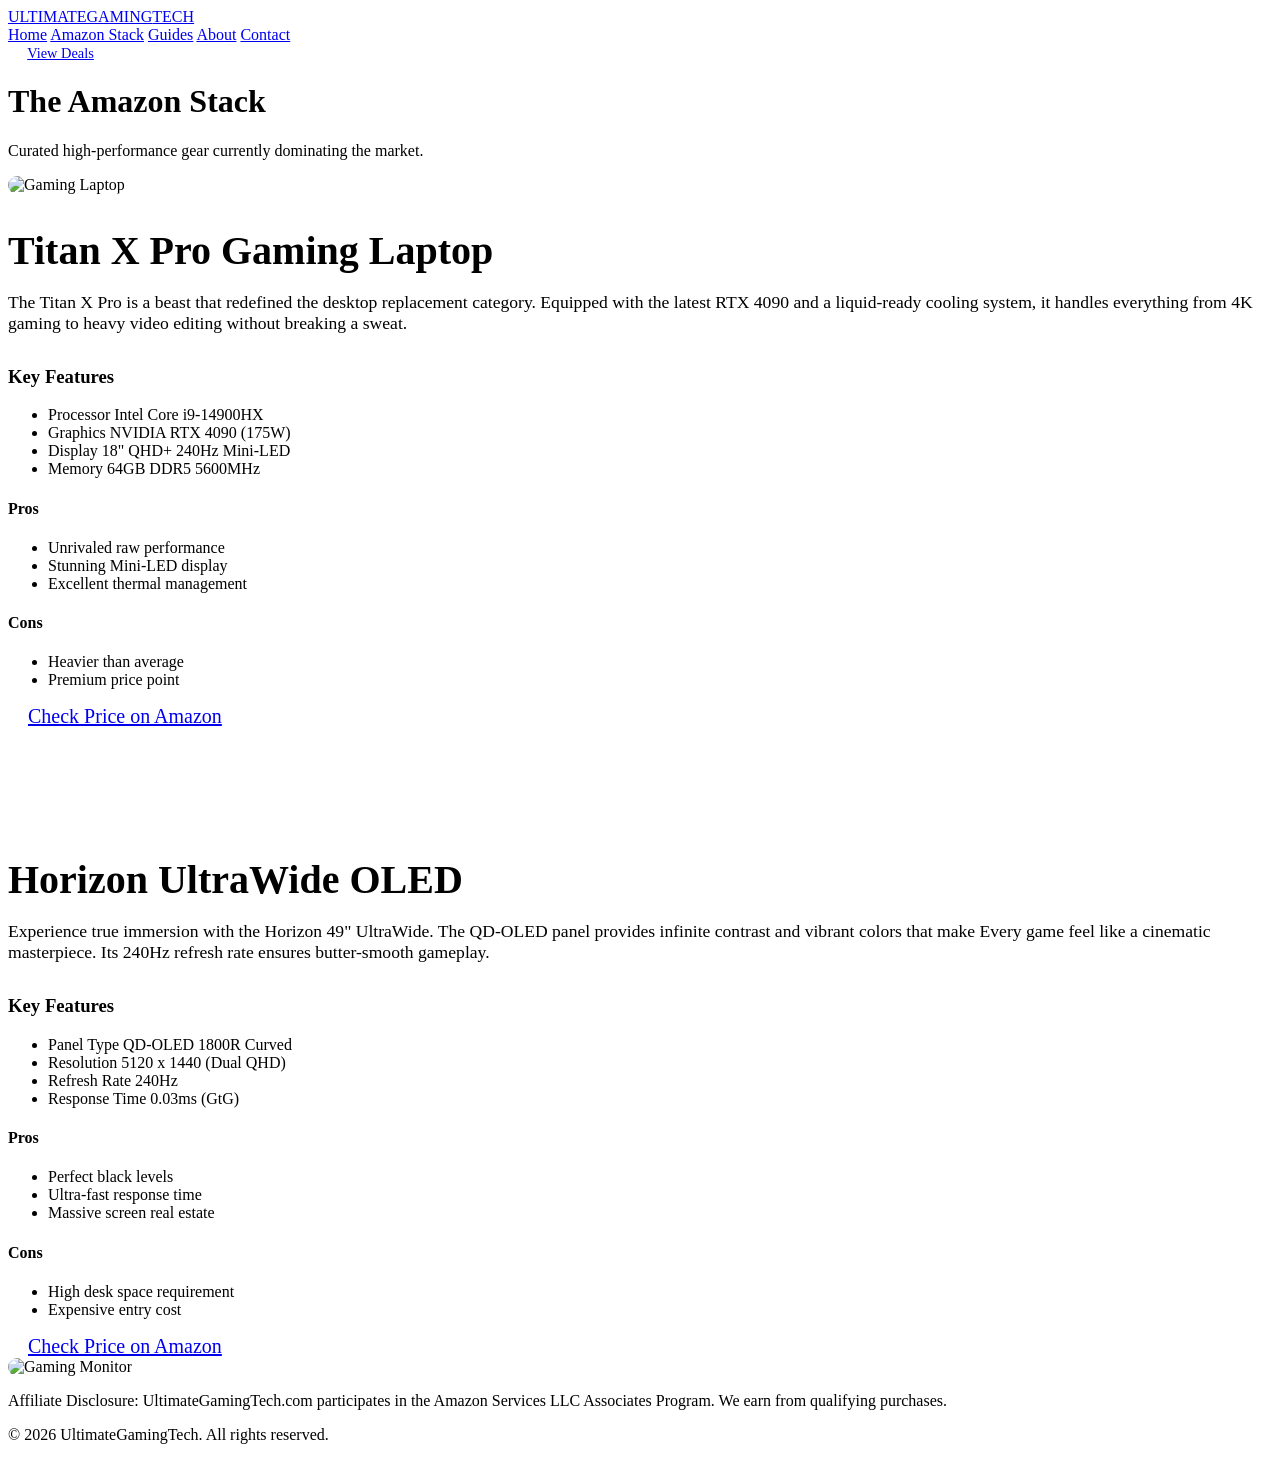
==== amazon-stack.html @ 17749800 "Add files via upload" ====
<!DOCTYPE html>
<html lang="en">
<head>
    <meta charset="UTF-8">
    <meta name="viewport" content="width=device-width, initial-scale=1.0">
    <title>Amazon Stack | Recommended Gaming Gear - UltimateGamingTech</title>
    <link rel="stylesheet" href="css/style.css">
</head>
<body>

    <nav>
        <div class="container nav-content">
            <a href="index.html" class="logo">ULTIMATEGAMING<span>TECH</span></a>
            <div class="nav-links">
                <a href="index.html">Home</a>
                <a href="amazon-stack.html" class="active">Amazon Stack</a>
                <a href="guides.html">Guides</a>
                <a href="about.html">About</a>
                <a href="contact.html">Contact</a>
            </div>
            <a href="amazon-stack.html" class="cta-button" style="padding: 0.6rem 1.2rem; font-size: 0.9rem;">View Deals</a>
        </div>
    </nav>

    <div class="amazon-stack">
        <div class="container">
            <div class="section-title">
                <h1>The Amazon Stack</h1>
                <p>Curated high-performance gear currently dominating the market.</p>
            </div>

            <!-- Product 1: Laptop -->
            <div id="laptop" class="product-full">
                <div class="product-visual">
                    <img src="assets/images/laptop.png" alt="Gaming Laptop" style="width: 100%; border-radius: 24px; border: 1px solid var(--border);">
                </div>
                <div class="product-details">
                    <h2 style="font-size: 2.5rem; margin-bottom: 1rem;">Titan X Pro Gaming Laptop</h2>
                    <p style="font-size: 1.1rem; color: var(--text-muted); margin-bottom: 2rem;">
                        The Titan X Pro is a beast that redefined the desktop replacement category. Equipped with the latest RTX 4090 and a liquid-ready cooling system, it handles everything from 4K gaming to heavy video editing without breaking a sweat.
                    </p>
                    
                    <h3>Key Features</h3>
                    <ul class="product-specs">
                        <li><span>Processor</span> <span>Intel Core i9-14900HX</span></li>
                        <li><span>Graphics</span> <span>NVIDIA RTX 4090 (175W)</span></li>
                        <li><span>Display</span> <span>18" QHD+ 240Hz Mini-LED</span></li>
                        <li><span>Memory</span> <span>64GB DDR5 5600MHz</span></li>
                    </ul>

                    <div class="pros-cons">
                        <div class="pros">
                            <h4>Pros</h4>
                            <ul>
                                <li>Unrivaled raw performance</li>
                                <li>Stunning Mini-LED display</li>
                                <li>Excellent thermal management</li>
                            </ul>
                        </div>
                        <div class="cons">
                            <h4>Cons</h4>
                            <ul>
                                <li>Heavier than average</li>
                                <li>Premium price point</li>
                            </ul>
                        </div>
                    </div>

                    <a href="#" class="cta-button" style="width: 100%; justify-content: center; font-size: 1.25rem; padding: 1.25rem;">Check Price on Amazon</a>
                </div>
            </div>

            <hr style="border: 0; border-top: 1px solid var(--border); margin: 4rem 0;">

            <!-- Product 2: Monitor -->
            <div id="monitor" class="product-full">
                <div class="product-details">
                    <h2 style="font-size: 2.5rem; margin-bottom: 1rem;">Horizon UltraWide OLED</h2>
                    <p style="font-size: 1.1rem; color: var(--text-muted); margin-bottom: 2rem;">
                        Experience true immersion with the Horizon 49" UltraWide. The QD-OLED panel provides infinite contrast and vibrant colors that make Every game feel like a cinematic masterpiece. Its 240Hz refresh rate ensures butter-smooth gameplay.
                    </p>
                    
                    <h3>Key Features</h3>
                    <ul class="product-specs">
                        <li><span>Panel Type</span> <span>QD-OLED 1800R Curved</span></li>
                        <li><span>Resolution</span> <span>5120 x 1440 (Dual QHD)</span></li>
                        <li><span>Refresh Rate</span> <span>240Hz</span></li>
                        <li><span>Response Time</span> <span>0.03ms (GtG)</span></li>
                    </ul>

                    <div class="pros-cons">
                        <div class="pros">
                            <h4>Pros</h4>
                            <ul>
                                <li>Perfect black levels</li>
                                <li>Ultra-fast response time</li>
                                <li>Massive screen real estate</li>
                            </ul>
                        </div>
                        <div class="cons">
                            <h4>Cons</h4>
                            <ul>
                                <li>High desk space requirement</li>
                                <li>Expensive entry cost</li>
                            </ul>
                        </div>
                    </div>

                    <a href="#" class="cta-button" style="width: 100%; justify-content: center; font-size: 1.25rem; padding: 1.25rem;">Check Price on Amazon</a>
                </div>
                <div class="product-visual" style="order: -1;">
                    <img src="assets/images/monitor.png" alt="Gaming Monitor" style="width: 100%; border-radius: 24px; border: 1px solid var(--border);">
                </div>
            </div>

        </div>
    </div>

    <footer>
        <div class="container">
            <div class="affiliate-disclosure">
                <p>Affiliate Disclosure: UltimateGamingTech.com participates in the Amazon Services LLC Associates Program. We earn from qualifying purchases.</p>
                <p style="margin-top: 1rem;">&copy; 2026 UltimateGamingTech. All rights reserved.</p>
            </div>
        </div>
    </footer>

    <script src="js/main.js"></script>
</body>
</html>
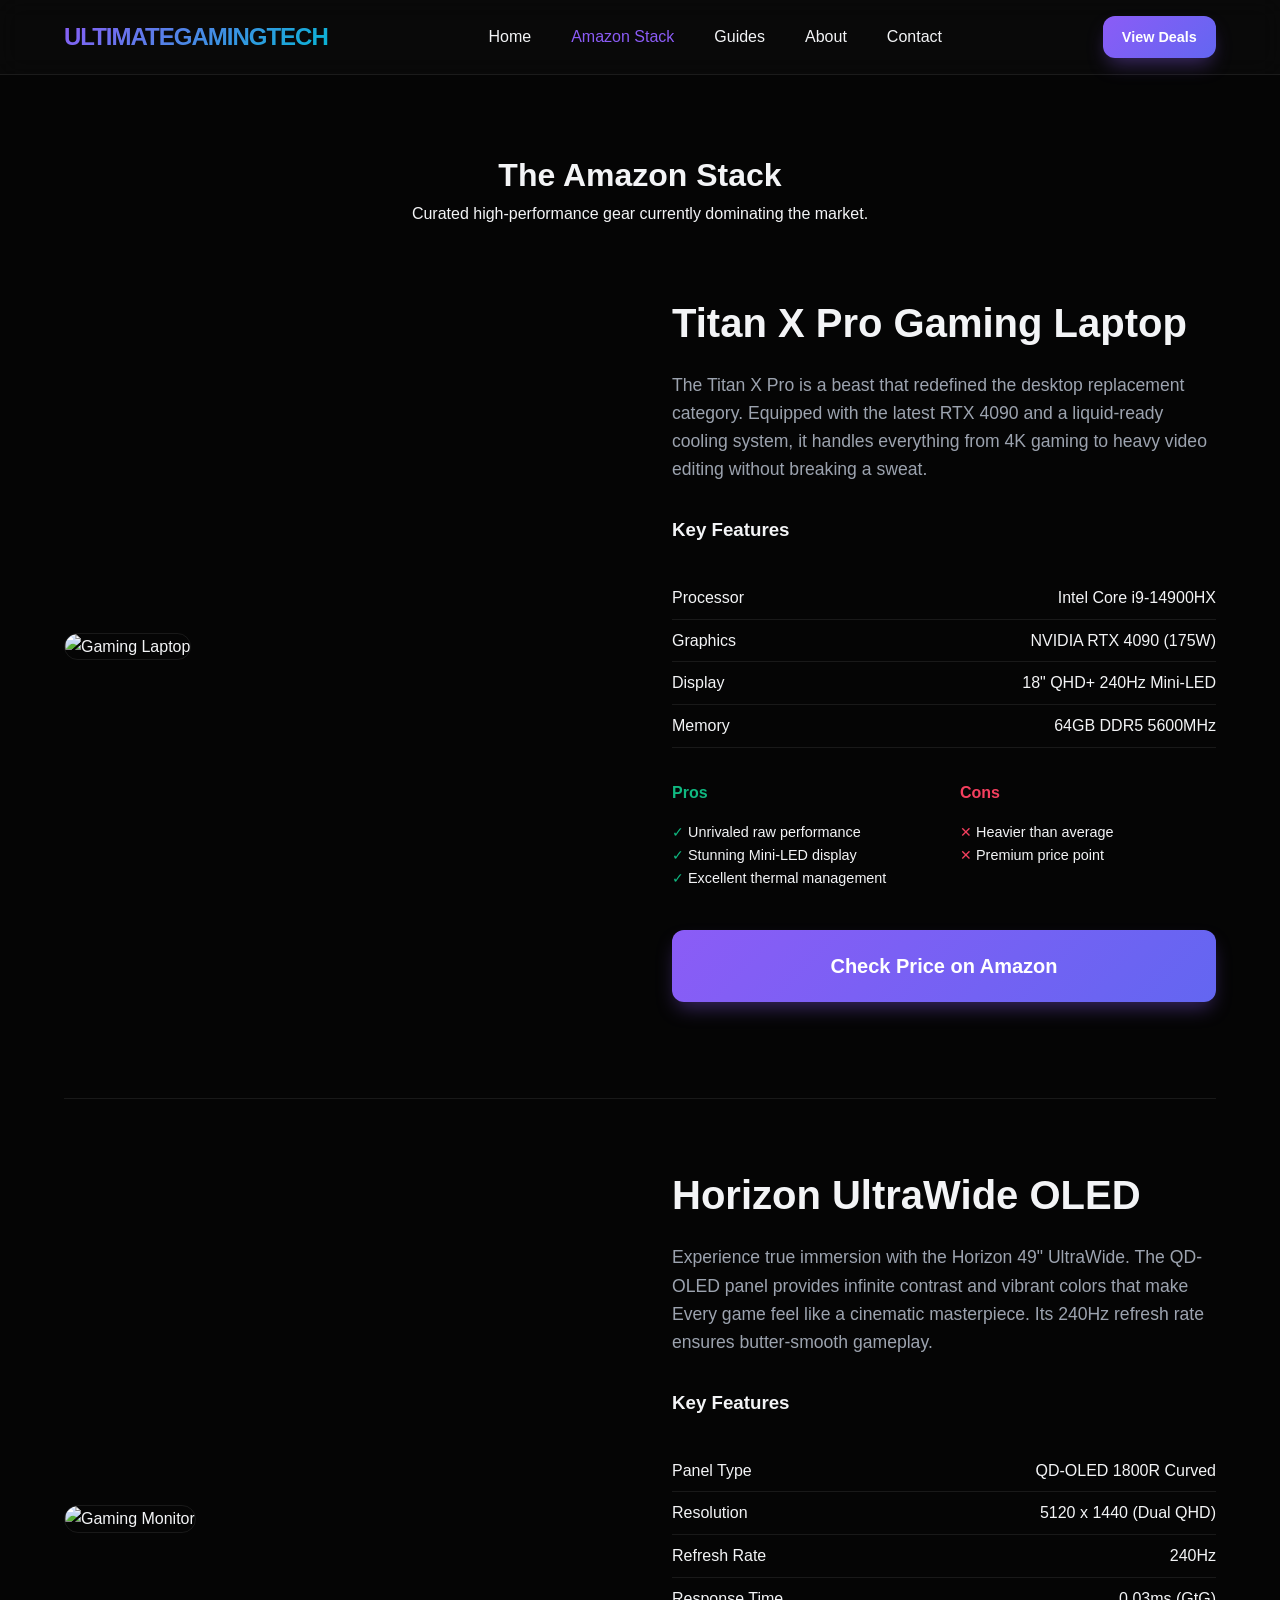
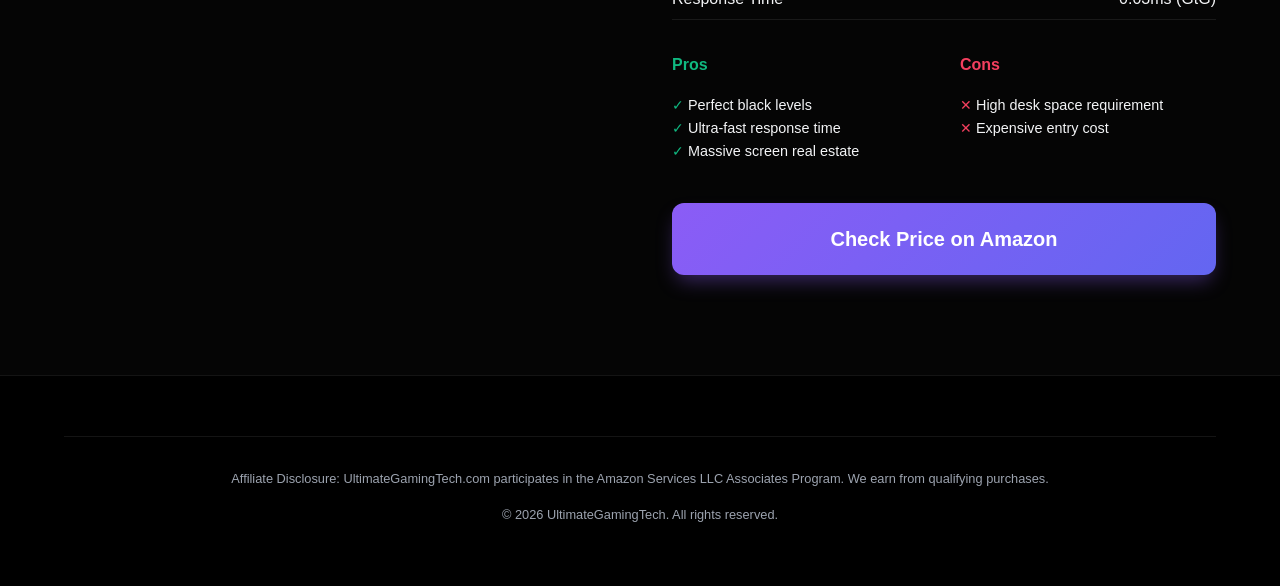
==== commit 169f811b: "Update amazon-stack.html" ====
--- a/amazon-stack.html
+++ b/amazon-stack.html
@@ -4,7 +4,7 @@
     <meta charset="UTF-8">
     <meta name="viewport" content="width=device-width, initial-scale=1.0">
     <title>Amazon Stack | Recommended Gaming Gear - UltimateGamingTech</title>
-    <link rel="stylesheet" href="css/style.css">
+    <link rel="stylesheet" href="style.css">
 </head>
 <body>
 
--- a/style.css
+++ b/style.css
@@ -0,0 +1,413 @@
+:root {
+    --bg: #050505;
+    --bg-card: #111111;
+    --bg-nav: rgba(10, 10, 10, 0.8);
+    --primary: #8b5cf6;
+    --primary-glow: rgba(139, 92, 246, 0.3);
+    --secondary: #06b6d4;
+    --secondary-glow: rgba(6, 182, 212, 0.3);
+    --text: #f3f4f6;
+    --text-muted: #9ca3af;
+    --accent: #f472b6;
+    --glass: rgba(255, 255, 255, 0.03);
+    --border: rgba(255, 255, 255, 0.08);
+    --transition: all 0.3s cubic-bezier(0.4, 0, 0.2, 1);
+}
+
+@import url('https://fonts.googleapis.com/css2?family=Inter:wght@300;400;600;700;800&family=Outfit:wght@400;600;800&display=swap');
+
+* {
+    margin: 0;
+    padding: 0;
+    box-sizing: border-box;
+    scroll-behavior: smooth;
+}
+
+body {
+    background-color: var(--bg);
+    color: var(--text);
+    font-family: 'Inter', sans-serif;
+    line-height: 1.6;
+    overflow-x: hidden;
+}
+
+h1, h2, h3, .logo {
+    font-family: 'Outfit', sans-serif;
+    font-weight: 800;
+}
+
+a {
+    text-decoration: none;
+    color: inherit;
+    transition: var(--transition);
+}
+
+button, .cta-button {
+    cursor: pointer;
+    border: none;
+    outline: none;
+    font-family: 'Inter', sans-serif;
+    font-weight: 600;
+    transition: var(--transition);
+}
+
+/* Layout */
+.container {
+    max-width: 1200px;
+    margin: 0 auto;
+    padding: 0 1.5rem;
+}
+
+section {
+    padding: 100px 0;
+}
+
+/* Navbar */
+nav {
+    position: fixed;
+    top: 0;
+    width: 100%;
+    z-index: 1000;
+    background: var(--bg-nav);
+    backdrop-filter: blur(12px);
+    border-bottom: 1px solid var(--border);
+    padding: 1rem 0;
+}
+
+.nav-content {
+    display: flex;
+    justify-content: space-between;
+    align-items: center;
+}
+
+.logo {
+    font-size: 1.5rem;
+    background: linear-gradient(135deg, var(--primary), var(--secondary));
+    -webkit-background-clip: text;
+    -webkit-text-fill-color: transparent;
+    letter-spacing: -1px;
+}
+
+.nav-links {
+    display: flex;
+    gap: 2.5rem;
+}
+
+.nav-links a:hover {
+    color: var(--secondary);
+}
+
+.nav-links a.active {
+    color: var(--primary);
+}
+
+/* Hero Section */
+.hero {
+    min-height: 100vh;
+    display: flex;
+    align-items: center;
+    position: relative;
+    padding-top: 120px;
+    background: radial-gradient(circle at 80% 20%, var(--primary-glow) 0%, transparent 40%),
+                radial-gradient(circle at 20% 80%, var(--secondary-glow) 0%, transparent 40%);
+}
+
+.hero-grid {
+    display: grid;
+    grid-template-columns: 1.2fr 1fr;
+    gap: 4rem;
+    align-items: center;
+}
+
+.hero-title {
+    font-size: 4rem;
+    line-height: 1.1;
+    margin-bottom: 1.5rem;
+}
+
+.hero-title span {
+    display: block;
+    background: linear-gradient(90deg, var(--primary), var(--secondary));
+    -webkit-background-clip: text;
+    -webkit-text-fill-color: transparent;
+}
+
+.hero-desc {
+    font-size: 1.25rem;
+    color: var(--text-muted);
+    margin-bottom: 2.5rem;
+    max-width: 500px;
+}
+
+.hero-image {
+    position: relative;
+    border-radius: 24px;
+    overflow: hidden;
+    box-shadow: 0 0 50px rgba(139, 92, 246, 0.2);
+    border: 1px solid var(--border);
+}
+
+.hero-image img {
+    width: 100%;
+    display: block;
+    transform: scale(1.05);
+    transition: transform 0.5s ease;
+}
+
+.hero-image:hover img {
+    transform: scale(1);
+}
+
+/* UI Elements */
+.cta-button {
+    display: inline-flex;
+    align-items: center;
+    gap: 0.5rem;
+    padding: 1rem 2rem;
+    border-radius: 12px;
+    background: linear-gradient(135deg, var(--primary), #6366f1);
+    color: white;
+    font-size: 1.1rem;
+    box-shadow: 0 10px 20px -5px rgba(139, 92, 246, 0.4);
+}
+
+.cta-button:hover {
+    transform: translateY(-3px);
+    box-shadow: 0 15px 30px -5px rgba(139, 92, 246, 0.6);
+}
+
+.cta-button.secondary {
+    background: var(--glass);
+    border: 1px solid var(--border);
+    box-shadow: none;
+}
+
+.cta-button.secondary:hover {
+    background: var(--border);
+}
+
+/* Feature Cards */
+.section-title {
+    text-align: center;
+    margin-bottom: 4rem;
+}
+
+.section-title h2 {
+    font-size: 2.5rem;
+    margin-bottom: 1rem;
+}
+
+.grid-3 {
+    display: grid;
+    grid-template-columns: repeat(auto-fit, minmax(300px, 1fr));
+    gap: 2rem;
+}
+
+.product-card {
+    background: var(--bg-card);
+    border: 1px solid var(--border);
+    border-radius: 20px;
+    padding: 1.5rem;
+    transition: var(--transition);
+    position: relative;
+    overflow: hidden;
+}
+
+.product-card:hover {
+    border-color: var(--primary);
+    transform: translateY(-10px);
+}
+
+.product-img {
+    width: 100%;
+    height: 200px;
+    border-radius: 12px;
+    object-fit: cover;
+    margin-bottom: 1.5rem;
+}
+
+.product-tag {
+    position: absolute;
+    top: 1.5rem;
+    right: 1.5rem;
+    padding: 0.25rem 0.75rem;
+    background: var(--primary);
+    border-radius: 99px;
+    font-size: 0.75rem;
+    font-weight: 600;
+}
+
+.product-info h3 {
+    margin-bottom: 0.5rem;
+}
+
+.product-info p {
+    color: var(--text-muted);
+    font-size: 0.9rem;
+    margin-bottom: 1.5rem;
+}
+
+/* Amazon Stack Page */
+.amazon-stack {
+    padding-top: 150px;
+}
+
+.product-full {
+    display: grid;
+    grid-template-columns: 1fr 1fr;
+    gap: 4rem;
+    margin-bottom: 6rem;
+    align-items: center;
+}
+
+.product-specs {
+    margin: 2rem 0;
+    list-style: none;
+}
+
+.product-specs li {
+    padding: 0.5rem 0;
+    border-bottom: 1px solid var(--border);
+    display: flex;
+    justify-content: space-between;
+}
+
+.pros-cons {
+    display: grid;
+    grid-template-columns: 1fr 1fr;
+    gap: 2rem;
+    margin-bottom: 2.5rem;
+}
+
+.pros h4 { color: #10b981; margin-bottom: 1rem; }
+.cons h4 { color: #f43f5e; margin-bottom: 1rem; }
+
+.pros ul, .cons ul {
+    list-style: none;
+    font-size: 0.9rem;
+}
+
+.pros li::before { content: "✓ "; color: #10b981; }
+.cons li::before { content: "✕ "; color: #f43f5e; }
+
+/* Contact Form */
+.contact-container {
+    max-width: 800px;
+    margin: 0 auto;
+    background: var(--bg-card);
+    border: 1px solid var(--border);
+    padding: 3rem;
+    border-radius: 24px;
+}
+
+.form-group {
+    margin-bottom: 1.5rem;
+}
+
+.form-group label {
+    display: block;
+    margin-bottom: 0.5rem;
+    color: var(--text-muted);
+}
+
+input, textarea {
+    width: 100%;
+    padding: 1rem;
+    background: var(--glass);
+    border: 1px solid var(--border);
+    border-radius: 12px;
+    color: white;
+    font-family: inherit;
+    transition: var(--transition);
+}
+
+input:focus, textarea:focus {
+    border-color: var(--primary);
+    background: rgba(255, 255, 255, 0.05);
+}
+
+/* Footer */
+footer {
+    background: #000;
+    padding: 60px 0;
+    border-top: 1px solid var(--border);
+    margin-top: 100px;
+}
+
+.footer-grid {
+    display: grid;
+    grid-template-columns: 2fr 1fr 1fr 1fr;
+    gap: 4rem;
+    margin-bottom: 4rem;
+}
+
+.footer-logo {
+    font-size: 2rem;
+    margin-bottom: 1rem;
+}
+
+.footer-links h4 {
+    margin-bottom: 1.5rem;
+    color: var(--text);
+}
+
+.footer-links ul {
+    list-style: none;
+}
+
+.footer-links li {
+    margin-bottom: 0.75rem;
+}
+
+.footer-links a {
+    color: var(--text-muted);
+}
+
+.footer-links a:hover {
+    color: var(--primary);
+}
+
+.newsletter-form {
+    display: flex;
+    gap: 1rem;
+    margin-top: 1.5rem;
+}
+
+.newsletter-form input {
+    flex: 1;
+}
+
+.affiliate-disclosure {
+    font-size: 0.8rem;
+    color: var(--text-muted);
+    text-align: center;
+    border-top: 1px solid var(--border);
+    padding-top: 2rem;
+}
+
+/* Responsive */
+@media (max-width: 968px) {
+    .hero-grid, .hero-title {
+        grid-template-columns: 1fr;
+        text-align: center;
+        font-size: 3rem;
+    }
+    .hero-desc {
+        margin: 0 auto 2.5rem;
+    }
+    .product-full {
+        grid-template-columns: 1fr;
+    }
+    .footer-grid {
+        grid-template-columns: 1fr 1fr;
+    }
+}
+
+@media (max-width: 640px) {
+    .nav-links {
+        display: none;
+    }
+    .footer-grid {
+        grid-template-columns: 1fr;
+    }
+}
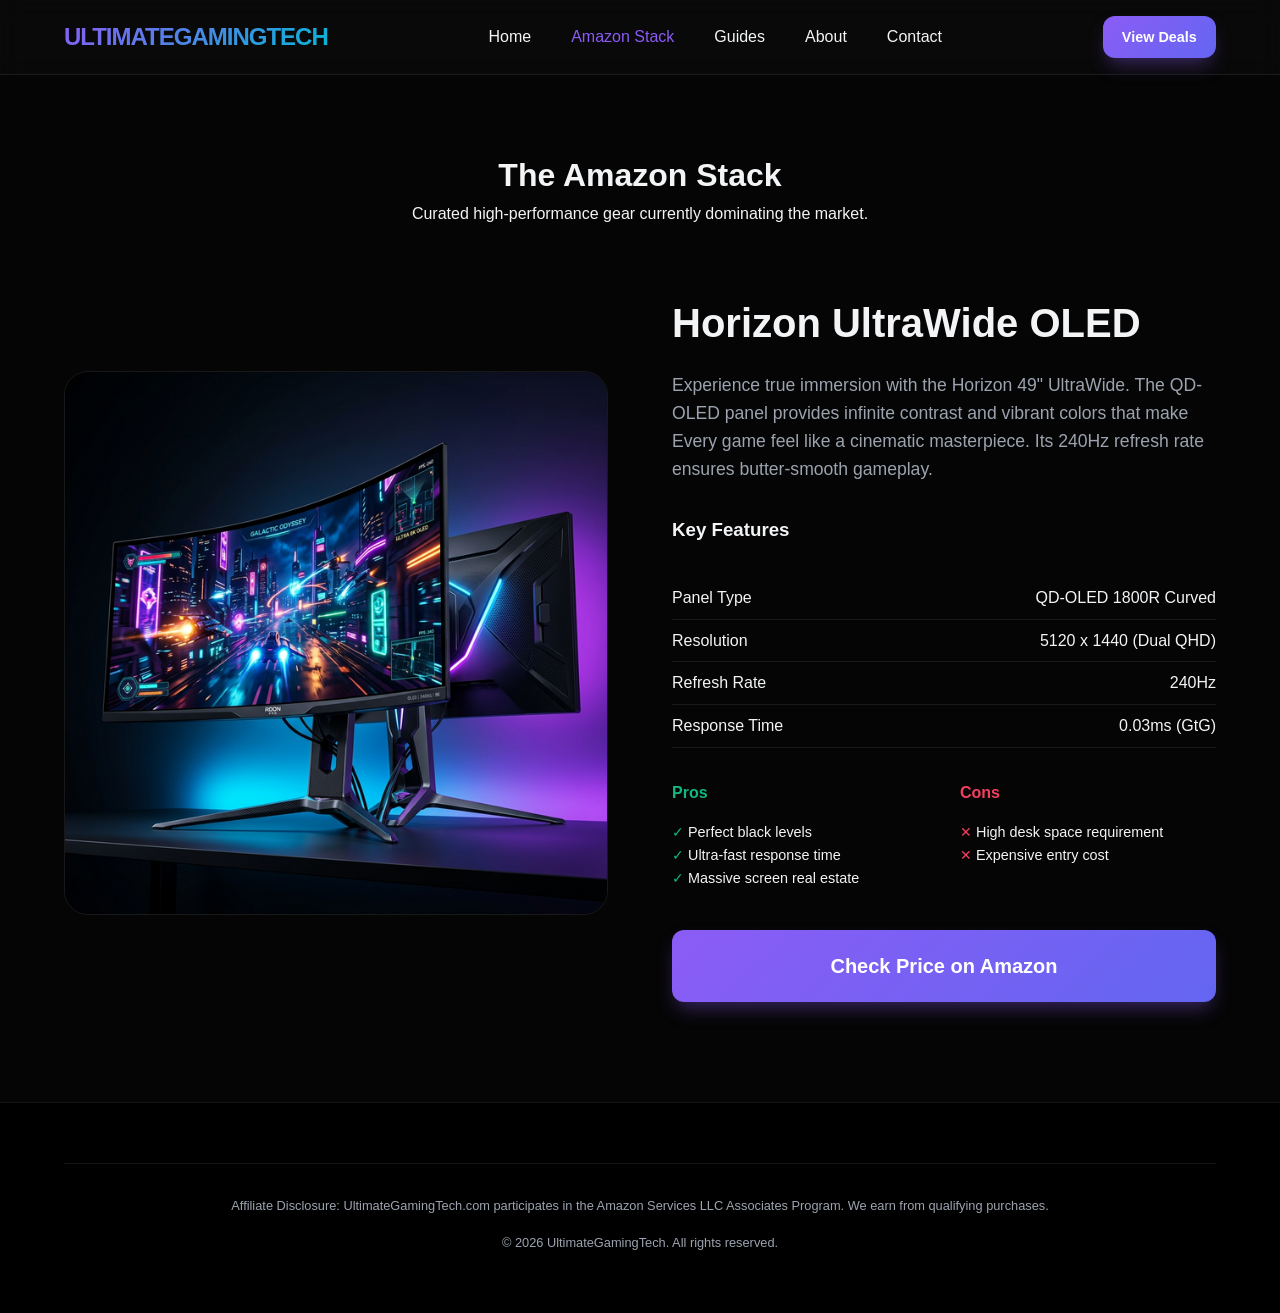
==== commit fe06f407: "Update amazon-stack.html" ====
--- a/amazon-stack.html
+++ b/amazon-stack.html
@@ -29,10 +29,10 @@
                 <p>Curated high-performance gear currently dominating the market.</p>
             </div>
 
-            <!-- Product 1: Laptop -->
+            <!-- Product 1: Laptop --
             <div id="laptop" class="product-full">
                 <div class="product-visual">
-                    <img src="assets/images/laptop.png" alt="Gaming Laptop" style="width: 100%; border-radius: 24px; border: 1px solid var(--border);">
+                    <img src="laptop.png" alt="Gaming Laptop" style="width: 100%; border-radius: 24px; border: 1px solid var(--border);">
                 </div>
                 <div class="product-details">
                     <h2 style="font-size: 2.5rem; margin-bottom: 1rem;">Titan X Pro Gaming Laptop</h2>
@@ -109,7 +109,7 @@
                     <a href="#" class="cta-button" style="width: 100%; justify-content: center; font-size: 1.25rem; padding: 1.25rem;">Check Price on Amazon</a>
                 </div>
                 <div class="product-visual" style="order: -1;">
-                    <img src="assets/images/monitor.png" alt="Gaming Monitor" style="width: 100%; border-radius: 24px; border: 1px solid var(--border);">
+                    <img src="monitor.png" alt="Gaming Monitor" style="width: 100%; border-radius: 24px; border: 1px solid var(--border);">
                 </div>
             </div>
 
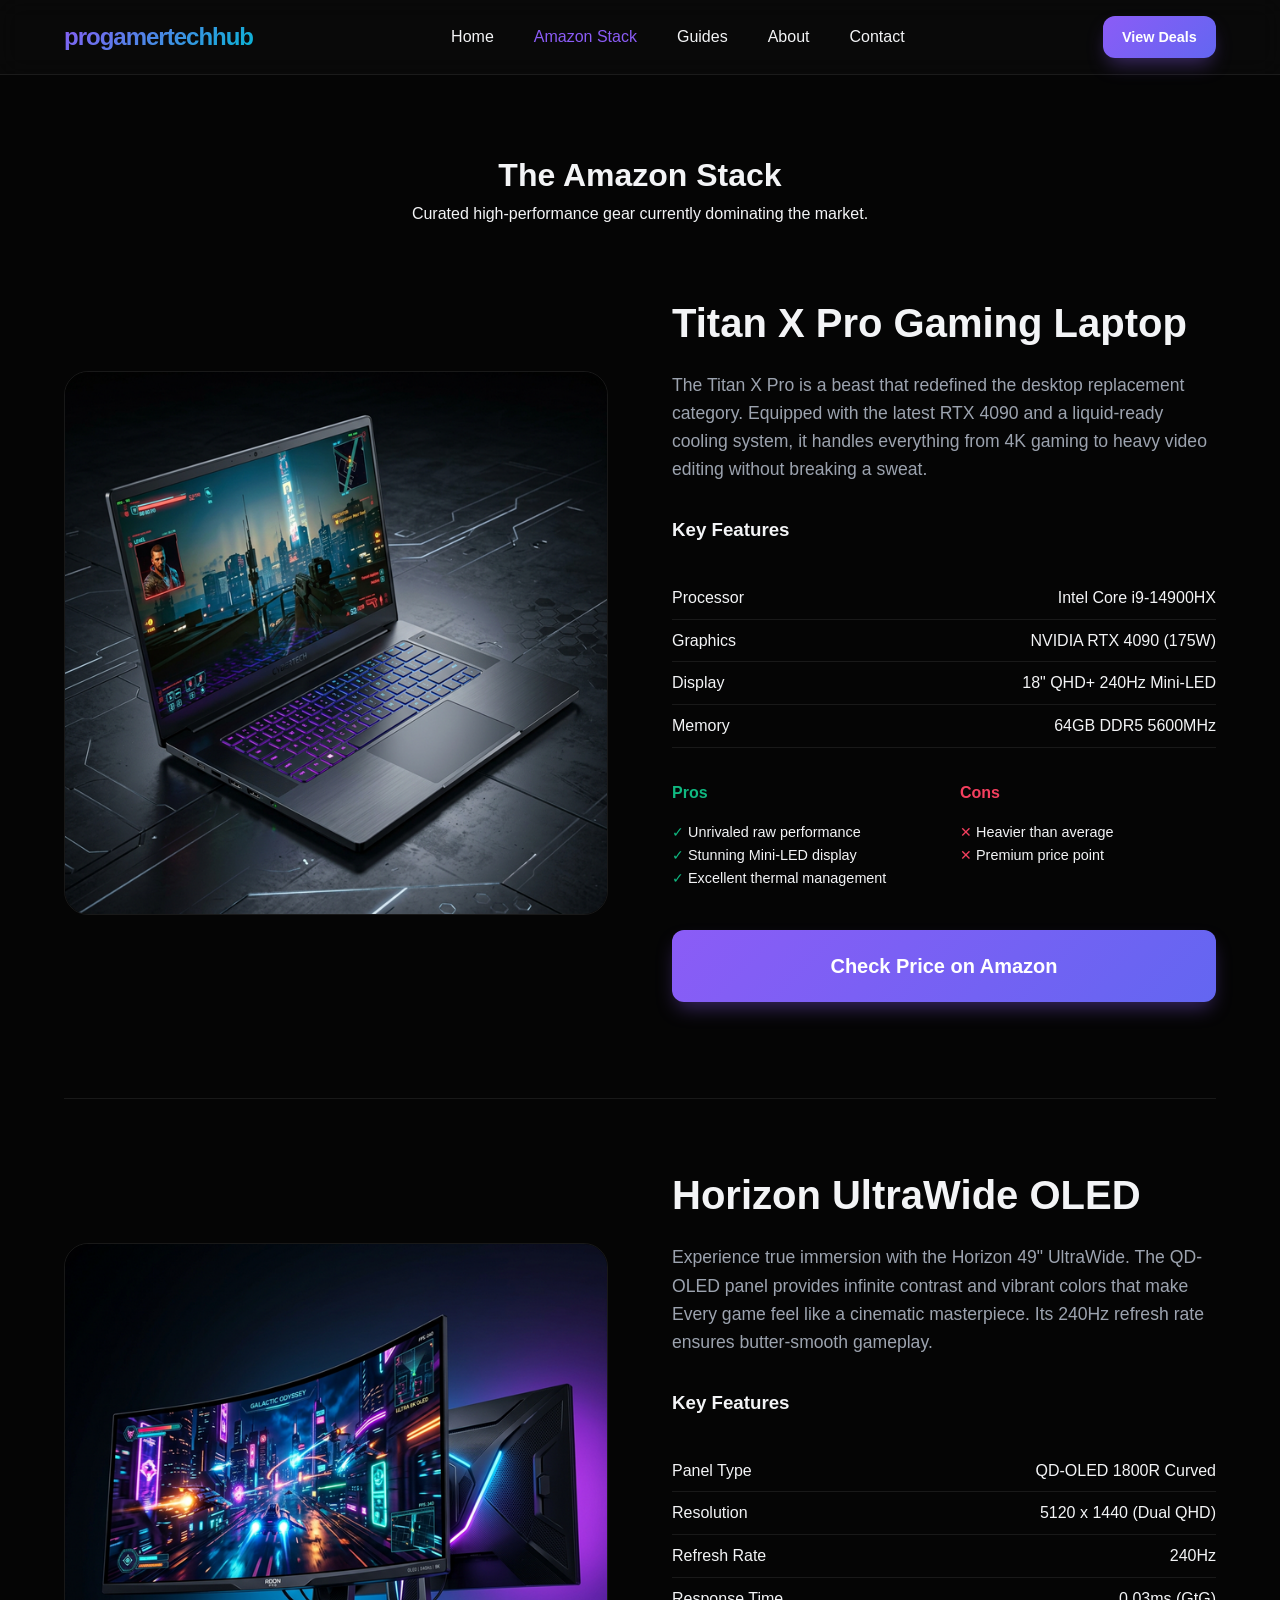
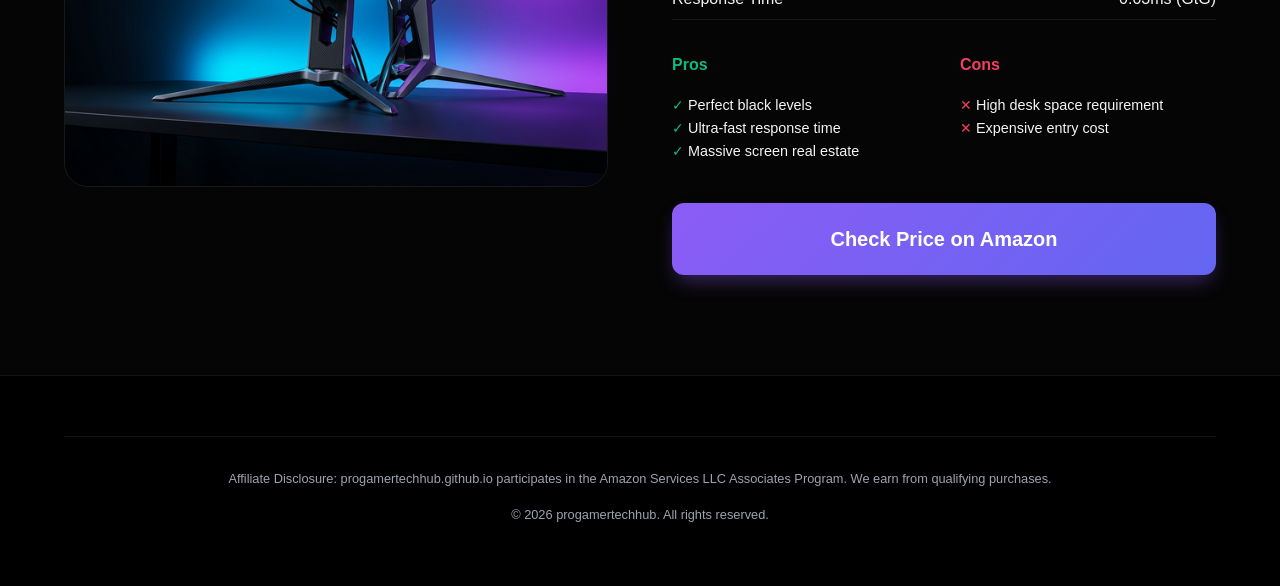
==== commit 58fb66a2: "Update amazon-stack.html" ====
--- a/amazon-stack.html
+++ b/amazon-stack.html
@@ -3,14 +3,14 @@
 <head>
     <meta charset="UTF-8">
     <meta name="viewport" content="width=device-width, initial-scale=1.0">
-    <title>Amazon Stack | Recommended Gaming Gear - UltimateGamingTech</title>
+    <title>Amazon Stack | Recommended Gaming Gear - progamertechhub</title>
     <link rel="stylesheet" href="style.css">
 </head>
 <body>
 
     <nav>
         <div class="container nav-content">
-            <a href="index.html" class="logo">ULTIMATEGAMING<span>TECH</span></a>
+            <a href="index.html" class="logo">progamertechhub<span></span></a>
             <div class="nav-links">
                 <a href="index.html">Home</a>
                 <a href="amazon-stack.html" class="active">Amazon Stack</a>
@@ -29,7 +29,7 @@
                 <p>Curated high-performance gear currently dominating the market.</p>
             </div>
 
-            <!-- Product 1: Laptop --
+            <!-- Product 1: Laptop -->
             <div id="laptop" class="product-full">
                 <div class="product-visual">
                     <img src="laptop.png" alt="Gaming Laptop" style="width: 100%; border-radius: 24px; border: 1px solid var(--border);">
@@ -66,7 +66,9 @@
                         </div>
                     </div>
 
-                    <a href="#" class="cta-button" style="width: 100%; justify-content: center; font-size: 1.25rem; padding: 1.25rem;">Check Price on Amazon</a>
+<a href="https://amzn.to/4sus3ZB" target="_blank" class="cta-button" style="width: 100%; justify-content: center; font-size: 1.25rem; padding: 1.25rem;">
+    Check Price on Amazon
+</a>
                 </div>
             </div>
 
@@ -119,8 +121,8 @@
     <footer>
         <div class="container">
             <div class="affiliate-disclosure">
-                <p>Affiliate Disclosure: UltimateGamingTech.com participates in the Amazon Services LLC Associates Program. We earn from qualifying purchases.</p>
-                <p style="margin-top: 1rem;">&copy; 2026 UltimateGamingTech. All rights reserved.</p>
+                <p>Affiliate Disclosure: progamertechhub.github.io participates in the Amazon Services LLC Associates Program. We earn from qualifying purchases.</p>
+                <p style="margin-top: 1rem;">&copy; 2026 progamertechhub. All rights reserved.</p>
             </div>
         </div>
     </footer>
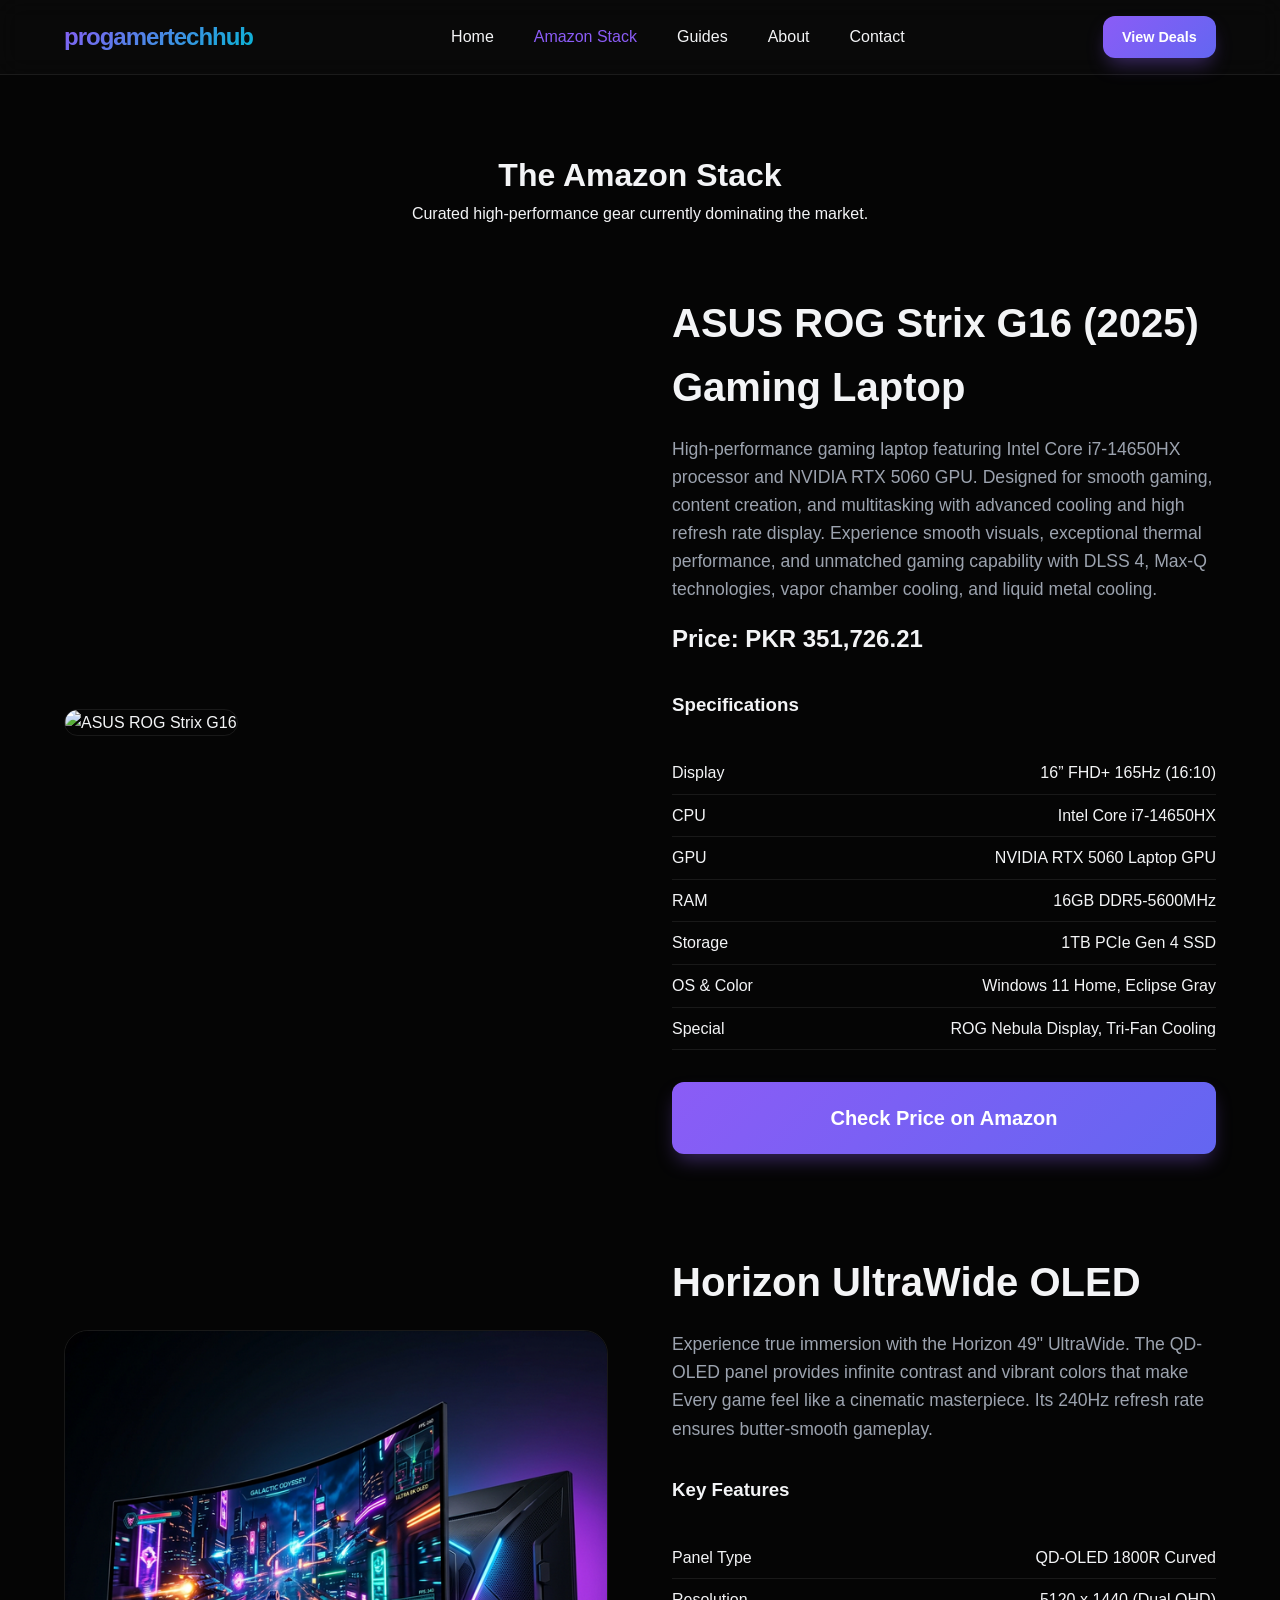
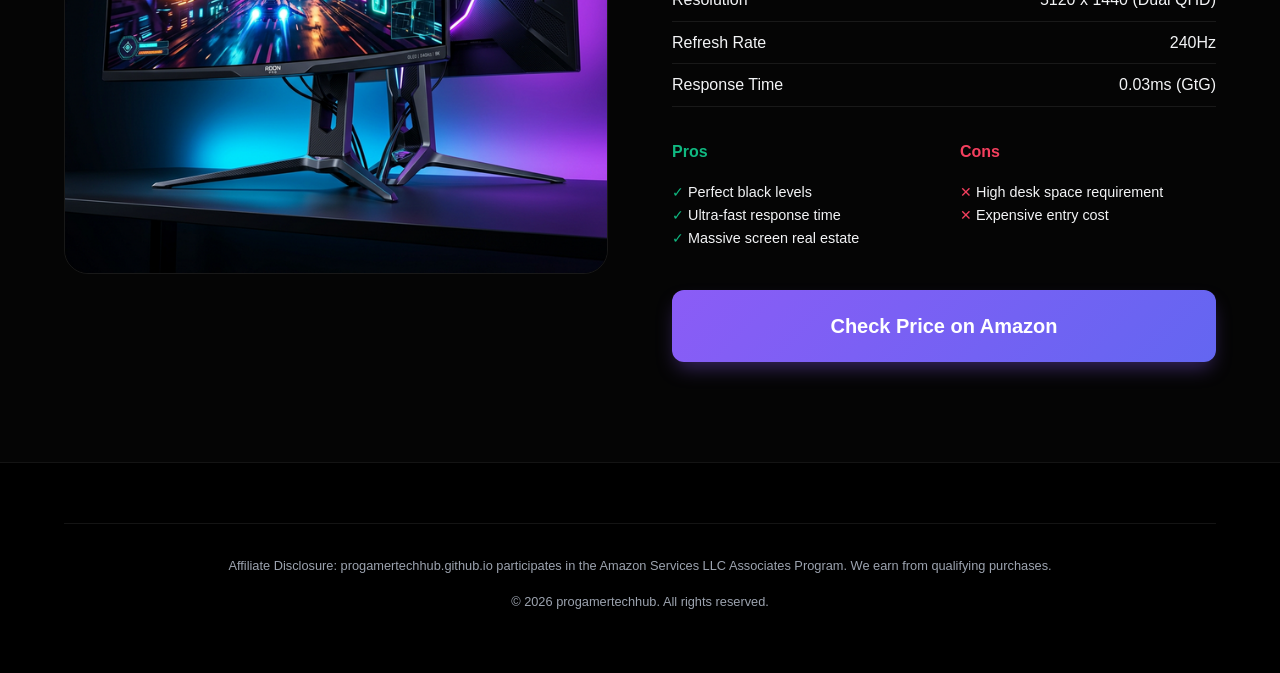
==== commit eb7ecc02: "Update amazon-stack.html" ====
--- a/amazon-stack.html
+++ b/amazon-stack.html
@@ -28,51 +28,34 @@
                 <h1>The Amazon Stack</h1>
                 <p>Curated high-performance gear currently dominating the market.</p>
             </div>
-
-            <!-- Product 1: Laptop -->
-            <div id="laptop" class="product-full">
+          
+            <!-- Product 1: ASUS ROG Strix G16 -->
+            <div id="asus-rog-strix-g16" class="product-full">
                 <div class="product-visual">
-                    <img src="laptop.png" alt="Gaming Laptop" style="width: 100%; border-radius: 24px; border: 1px solid var(--border);">
+                    <img src="assets/images/laptop.png" alt="ASUS ROG Strix G16" style="width: 100%; border-radius: 24px; border: 1px solid var(--border);">
                 </div>
                 <div class="product-details">
-                    <h2 style="font-size: 2.5rem; margin-bottom: 1rem;">Titan X Pro Gaming Laptop</h2>
-                    <p style="font-size: 1.1rem; color: var(--text-muted); margin-bottom: 2rem;">
-                        The Titan X Pro is a beast that redefined the desktop replacement category. Equipped with the latest RTX 4090 and a liquid-ready cooling system, it handles everything from 4K gaming to heavy video editing without breaking a sweat.
+                    <h2 style="font-size: 2.5rem; margin-bottom: 1rem;">ASUS ROG Strix G16 (2025) Gaming Laptop</h2>
+                    <p style="font-size: 1.1rem; color: var(--text-muted); margin-bottom: 1rem;">
+                        High-performance gaming laptop featuring Intel Core i7-14650HX processor and NVIDIA RTX 5060 GPU. Designed for smooth gaming, content creation, and multitasking with advanced cooling and high refresh rate display. Experience smooth visuals, exceptional thermal performance, and unmatched gaming capability with DLSS 4, Max-Q technologies, vapor chamber cooling, and liquid metal cooling.
+                    </p>
+                    <p style="font-size: 1.5rem; font-weight: bold; margin-bottom: 2rem;">
+                        Price: PKR 351,726.21
                     </p>
                     
-                    <h3>Key Features</h3>
+                    <h3>Specifications</h3>
                     <ul class="product-specs">
-                        <li><span>Processor</span> <span>Intel Core i9-14900HX</span></li>
-                        <li><span>Graphics</span> <span>NVIDIA RTX 4090 (175W)</span></li>
-                        <li><span>Display</span> <span>18" QHD+ 240Hz Mini-LED</span></li>
-                        <li><span>Memory</span> <span>64GB DDR5 5600MHz</span></li>
+                        <li><span>Display</span> <span>16” FHD+ 165Hz (16:10)</span></li>
+                        <li><span>CPU</span> <span>Intel Core i7-14650HX</span></li>
+                        <li><span>GPU</span> <span>NVIDIA RTX 5060 Laptop GPU</span></li>
+                        <li><span>RAM</span> <span>16GB DDR5-5600MHz</span></li>
+                        <li><span>Storage</span> <span>1TB PCIe Gen 4 SSD</span></li>
+                        <li><span>OS & Color</span> <span>Windows 11 Home, Eclipse Gray</span></li>
+                        <li><span>Special</span> <span>ROG Nebula Display, Tri-Fan Cooling</span></li>
                     </ul>
-
-                    <div class="pros-cons">
-                        <div class="pros">
-                            <h4>Pros</h4>
-                            <ul>
-                                <li>Unrivaled raw performance</li>
-                                <li>Stunning Mini-LED display</li>
-                                <li>Excellent thermal management</li>
-                            </ul>
-                        </div>
-                        <div class="cons">
-                            <h4>Cons</h4>
-                            <ul>
-                                <li>Heavier than average</li>
-                                <li>Premium price point</li>
-                            </ul>
-                        </div>
-                    </div>
-
-<a href="https://amzn.to/4sus3ZB" target="_blank" class="cta-button" style="width: 100%; justify-content: center; font-size: 1.25rem; padding: 1.25rem;">
-    Check Price on Amazon
-</a>
+                    <a href="https://amzn.to/4sus3ZB" target="_blank" rel="noopener noreferrer" class="cta-button" style="width: 100%; justify-content: center; font-size: 1.25rem; padding: 1.25rem;">Check Price on Amazon</a>
                 </div>
             </div>
-
-            <hr style="border: 0; border-top: 1px solid var(--border); margin: 4rem 0;">
 
             <!-- Product 2: Monitor -->
             <div id="monitor" class="product-full">
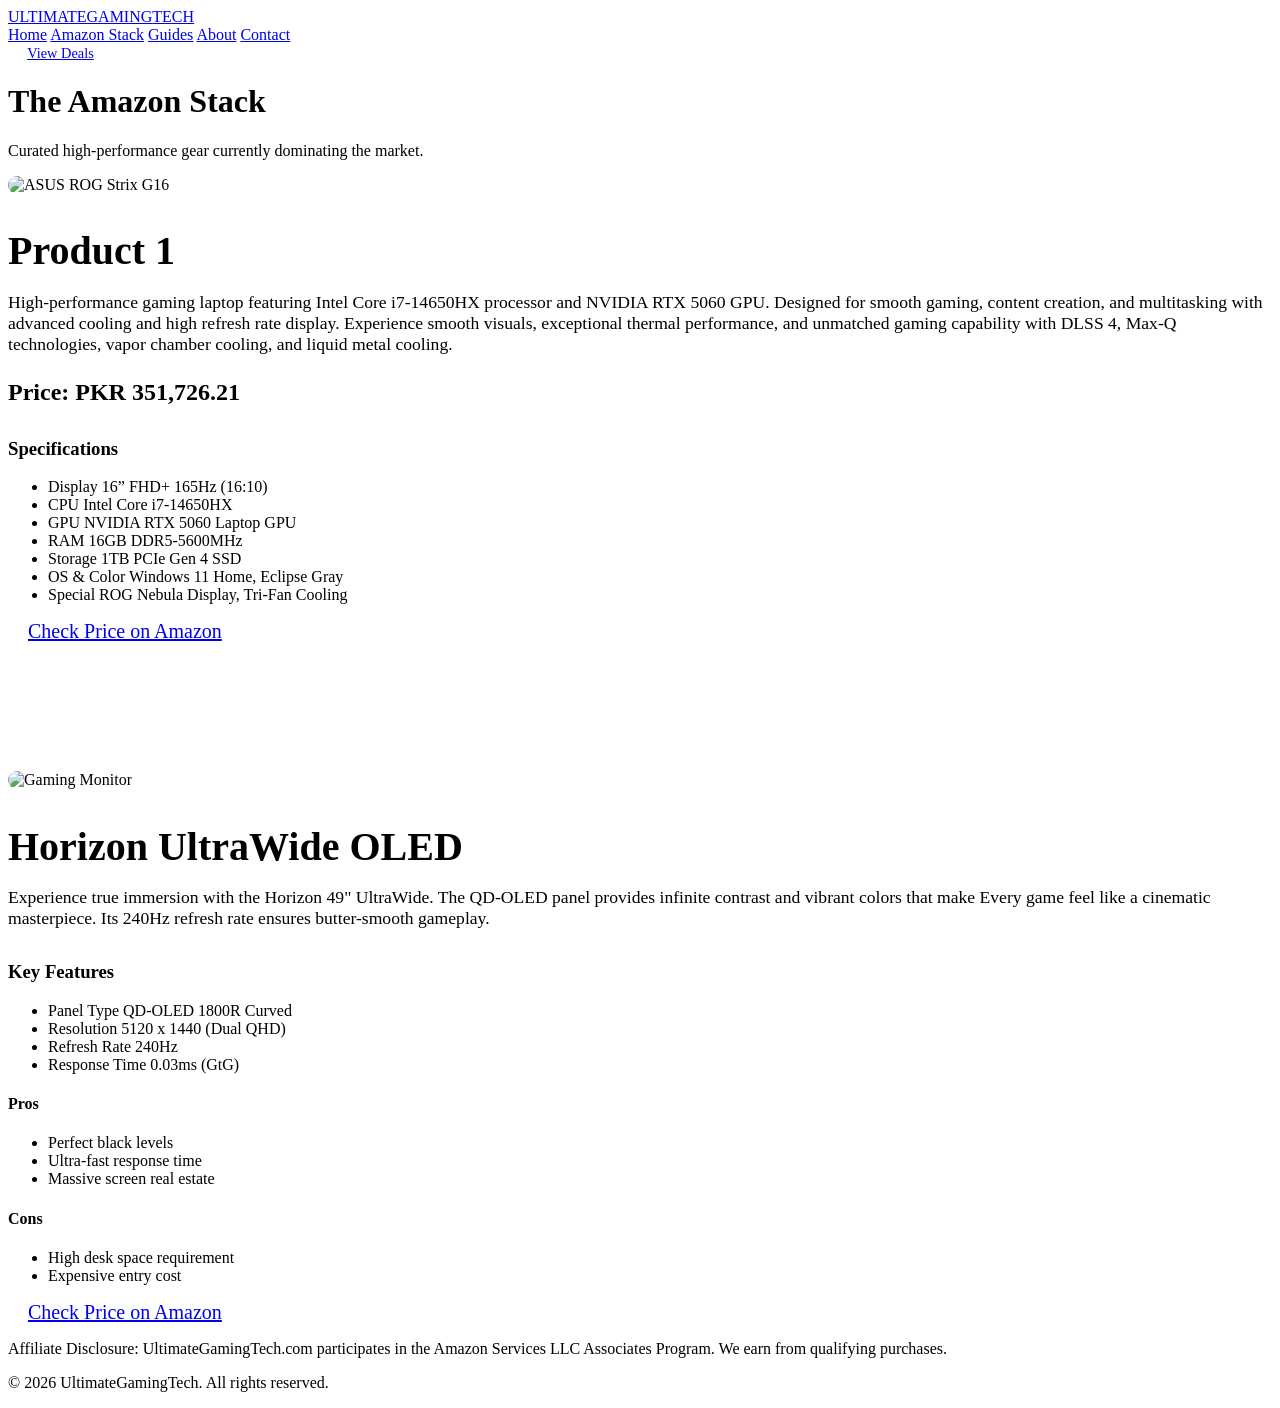
==== commit a05e22a4: "Update amazon-stack.html" ====
--- a/amazon-stack.html
+++ b/amazon-stack.html
@@ -3,14 +3,14 @@
 <head>
     <meta charset="UTF-8">
     <meta name="viewport" content="width=device-width, initial-scale=1.0">
-    <title>Amazon Stack | Recommended Gaming Gear - progamertechhub</title>
-    <link rel="stylesheet" href="style.css">
+    <title>Amazon Stack | Recommended Gaming Gear - UltimateGamingTech</title>
+    <link rel="stylesheet" href="css/style.css">
 </head>
 <body>
 
     <nav>
         <div class="container nav-content">
-            <a href="index.html" class="logo">progamertechhub<span></span></a>
+            <a href="index.html" class="logo">ULTIMATEGAMING<span>TECH</span></a>
             <div class="nav-links">
                 <a href="index.html">Home</a>
                 <a href="amazon-stack.html" class="active">Amazon Stack</a>
@@ -28,14 +28,14 @@
                 <h1>The Amazon Stack</h1>
                 <p>Curated high-performance gear currently dominating the market.</p>
             </div>
-          
-            <!-- Product 1: ASUS ROG Strix G16 -->
-            <div id="asus-rog-strix-g16" class="product-full">
+
+            <!-- Product 3: ASUS ROG Strix G16 -->
+            <div id="laptop" class="product-full">
                 <div class="product-visual">
                     <img src="assets/images/laptop.png" alt="ASUS ROG Strix G16" style="width: 100%; border-radius: 24px; border: 1px solid var(--border);">
                 </div>
                 <div class="product-details">
-                    <h2 style="font-size: 2.5rem; margin-bottom: 1rem;">ASUS ROG Strix G16 (2025) Gaming Laptop</h2>
+                    <h2 style="font-size: 2.5rem; margin-bottom: 1rem;">Product 1</h2>
                     <p style="font-size: 1.1rem; color: var(--text-muted); margin-bottom: 1rem;">
                         High-performance gaming laptop featuring Intel Core i7-14650HX processor and NVIDIA RTX 5060 GPU. Designed for smooth gaming, content creation, and multitasking with advanced cooling and high refresh rate display. Experience smooth visuals, exceptional thermal performance, and unmatched gaming capability with DLSS 4, Max-Q technologies, vapor chamber cooling, and liquid metal cooling.
                     </p>
@@ -53,12 +53,18 @@
                         <li><span>OS & Color</span> <span>Windows 11 Home, Eclipse Gray</span></li>
                         <li><span>Special</span> <span>ROG Nebula Display, Tri-Fan Cooling</span></li>
                     </ul>
+
                     <a href="https://amzn.to/4sus3ZB" target="_blank" rel="noopener noreferrer" class="cta-button" style="width: 100%; justify-content: center; font-size: 1.25rem; padding: 1.25rem;">Check Price on Amazon</a>
                 </div>
             </div>
 
+            <hr style="border: 0; border-top: 1px solid var(--border); margin: 4rem 0;">
+
             <!-- Product 2: Monitor -->
             <div id="monitor" class="product-full">
+                <div class="product-visual">
+                    <img src="assets/images/monitor.png" alt="Gaming Monitor" style="width: 100%; border-radius: 24px; border: 1px solid var(--border);">
+                </div>
                 <div class="product-details">
                     <h2 style="font-size: 2.5rem; margin-bottom: 1rem;">Horizon UltraWide OLED</h2>
                     <p style="font-size: 1.1rem; color: var(--text-muted); margin-bottom: 2rem;">
@@ -93,10 +99,9 @@
 
                     <a href="#" class="cta-button" style="width: 100%; justify-content: center; font-size: 1.25rem; padding: 1.25rem;">Check Price on Amazon</a>
                 </div>
-                <div class="product-visual" style="order: -1;">
-                    <img src="monitor.png" alt="Gaming Monitor" style="width: 100%; border-radius: 24px; border: 1px solid var(--border);">
-                </div>
             </div>
+
+
 
         </div>
     </div>
@@ -104,8 +109,8 @@
     <footer>
         <div class="container">
             <div class="affiliate-disclosure">
-                <p>Affiliate Disclosure: progamertechhub.github.io participates in the Amazon Services LLC Associates Program. We earn from qualifying purchases.</p>
-                <p style="margin-top: 1rem;">&copy; 2026 progamertechhub. All rights reserved.</p>
+                <p>Affiliate Disclosure: UltimateGamingTech.com participates in the Amazon Services LLC Associates Program. We earn from qualifying purchases.</p>
+                <p style="margin-top: 1rem;">&copy; 2026 UltimateGamingTech. All rights reserved.</p>
             </div>
         </div>
     </footer>
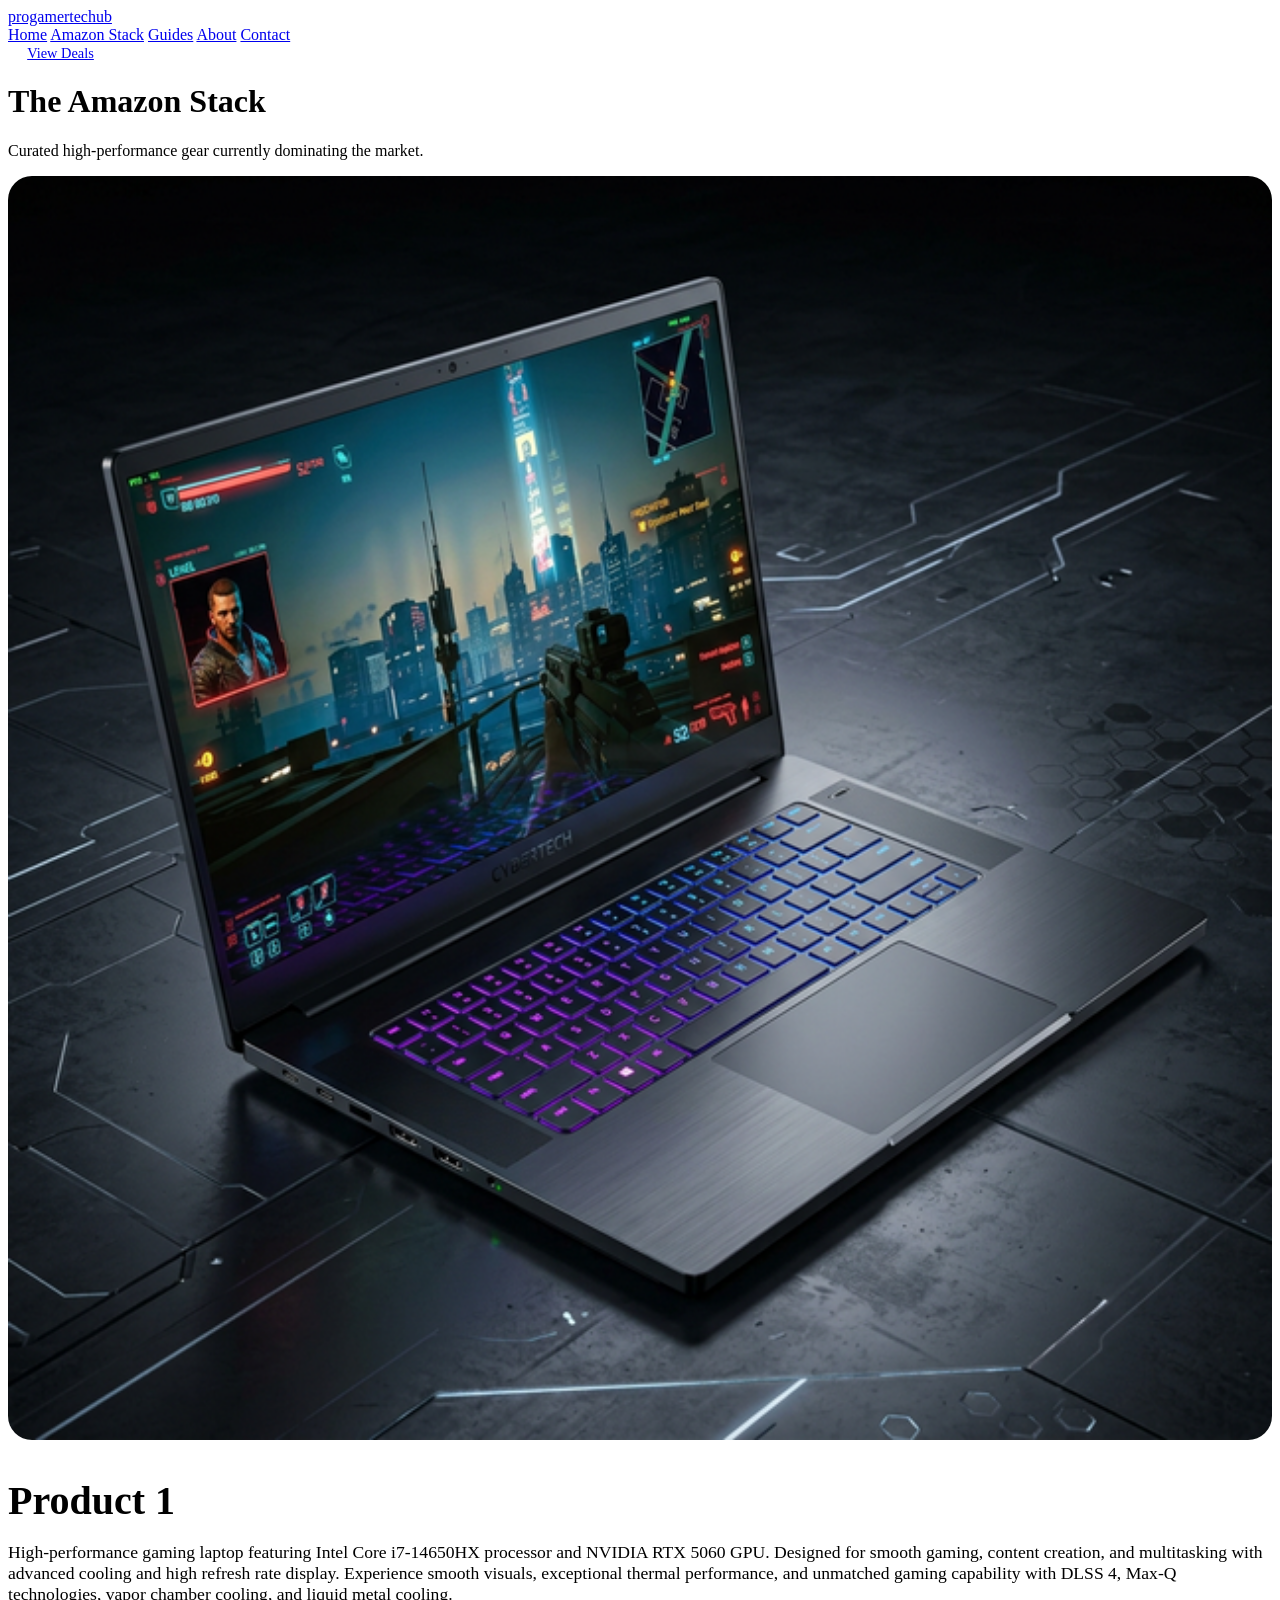
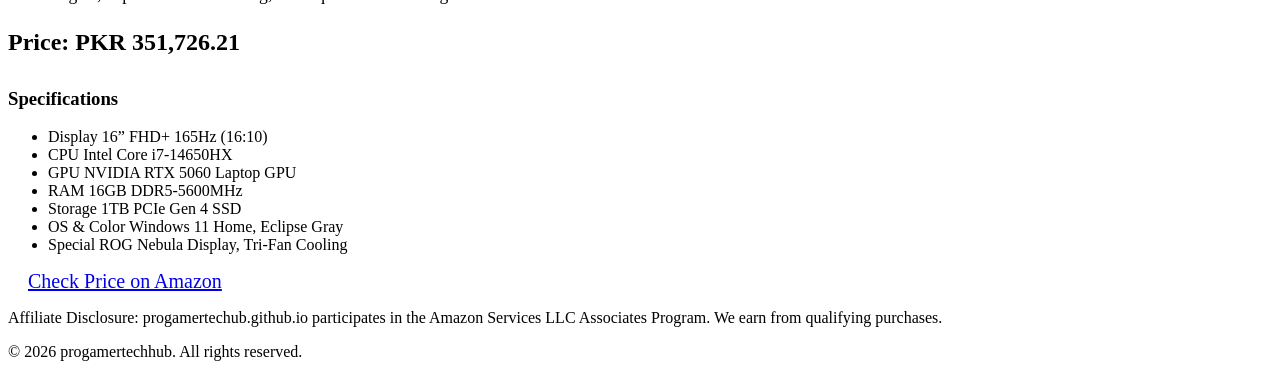
==== commit fb29bfbe: "Update amazon-stack.html" ====
--- a/amazon-stack.html
+++ b/amazon-stack.html
@@ -3,14 +3,14 @@
 <head>
     <meta charset="UTF-8">
     <meta name="viewport" content="width=device-width, initial-scale=1.0">
-    <title>Amazon Stack | Recommended Gaming Gear - UltimateGamingTech</title>
+    <title>Amazon Stack | Recommended Gaming Gear - progamertechub</title>
     <link rel="stylesheet" href="css/style.css">
 </head>
 <body>
 
     <nav>
         <div class="container nav-content">
-            <a href="index.html" class="logo">ULTIMATEGAMING<span>TECH</span></a>
+            <a href="index.html" class="logo">progamertechub<span></span></a>
             <div class="nav-links">
                 <a href="index.html">Home</a>
                 <a href="amazon-stack.html" class="active">Amazon Stack</a>
@@ -29,10 +29,10 @@
                 <p>Curated high-performance gear currently dominating the market.</p>
             </div>
 
-            <!-- Product 3: ASUS ROG Strix G16 -->
+            <!-- Product 1: ASUS ROG Strix G16 -->
             <div id="laptop" class="product-full">
                 <div class="product-visual">
-                    <img src="assets/images/laptop.png" alt="ASUS ROG Strix G16" style="width: 100%; border-radius: 24px; border: 1px solid var(--border);">
+                    <img src="laptop.png" alt="ASUS ROG Strix G16" style="width: 100%; border-radius: 24px; border: 1px solid var(--border);">
                 </div>
                 <div class="product-details">
                     <h2 style="font-size: 2.5rem; margin-bottom: 1rem;">Product 1</h2>
@@ -58,59 +58,14 @@
                 </div>
             </div>
 
-            <hr style="border: 0; border-top: 1px solid var(--border); margin: 4rem 0;">
-
-            <!-- Product 2: Monitor -->
-            <div id="monitor" class="product-full">
-                <div class="product-visual">
-                    <img src="assets/images/monitor.png" alt="Gaming Monitor" style="width: 100%; border-radius: 24px; border: 1px solid var(--border);">
-                </div>
-                <div class="product-details">
-                    <h2 style="font-size: 2.5rem; margin-bottom: 1rem;">Horizon UltraWide OLED</h2>
-                    <p style="font-size: 1.1rem; color: var(--text-muted); margin-bottom: 2rem;">
-                        Experience true immersion with the Horizon 49" UltraWide. The QD-OLED panel provides infinite contrast and vibrant colors that make Every game feel like a cinematic masterpiece. Its 240Hz refresh rate ensures butter-smooth gameplay.
-                    </p>
-                    
-                    <h3>Key Features</h3>
-                    <ul class="product-specs">
-                        <li><span>Panel Type</span> <span>QD-OLED 1800R Curved</span></li>
-                        <li><span>Resolution</span> <span>5120 x 1440 (Dual QHD)</span></li>
-                        <li><span>Refresh Rate</span> <span>240Hz</span></li>
-                        <li><span>Response Time</span> <span>0.03ms (GtG)</span></li>
-                    </ul>
-
-                    <div class="pros-cons">
-                        <div class="pros">
-                            <h4>Pros</h4>
-                            <ul>
-                                <li>Perfect black levels</li>
-                                <li>Ultra-fast response time</li>
-                                <li>Massive screen real estate</li>
-                            </ul>
-                        </div>
-                        <div class="cons">
-                            <h4>Cons</h4>
-                            <ul>
-                                <li>High desk space requirement</li>
-                                <li>Expensive entry cost</li>
-                            </ul>
-                        </div>
-                    </div>
-
-                    <a href="#" class="cta-button" style="width: 100%; justify-content: center; font-size: 1.25rem; padding: 1.25rem;">Check Price on Amazon</a>
-                </div>
-            </div>
-
-
-
         </div>
     </div>
 
     <footer>
         <div class="container">
             <div class="affiliate-disclosure">
-                <p>Affiliate Disclosure: UltimateGamingTech.com participates in the Amazon Services LLC Associates Program. We earn from qualifying purchases.</p>
-                <p style="margin-top: 1rem;">&copy; 2026 UltimateGamingTech. All rights reserved.</p>
+                <p>Affiliate Disclosure: progamertechub.github.io participates in the Amazon Services LLC Associates Program. We earn from qualifying purchases.</p>
+                <p style="margin-top: 1rem;">&copy; 2026 progamertechhub. All rights reserved.</p>
             </div>
         </div>
     </footer>
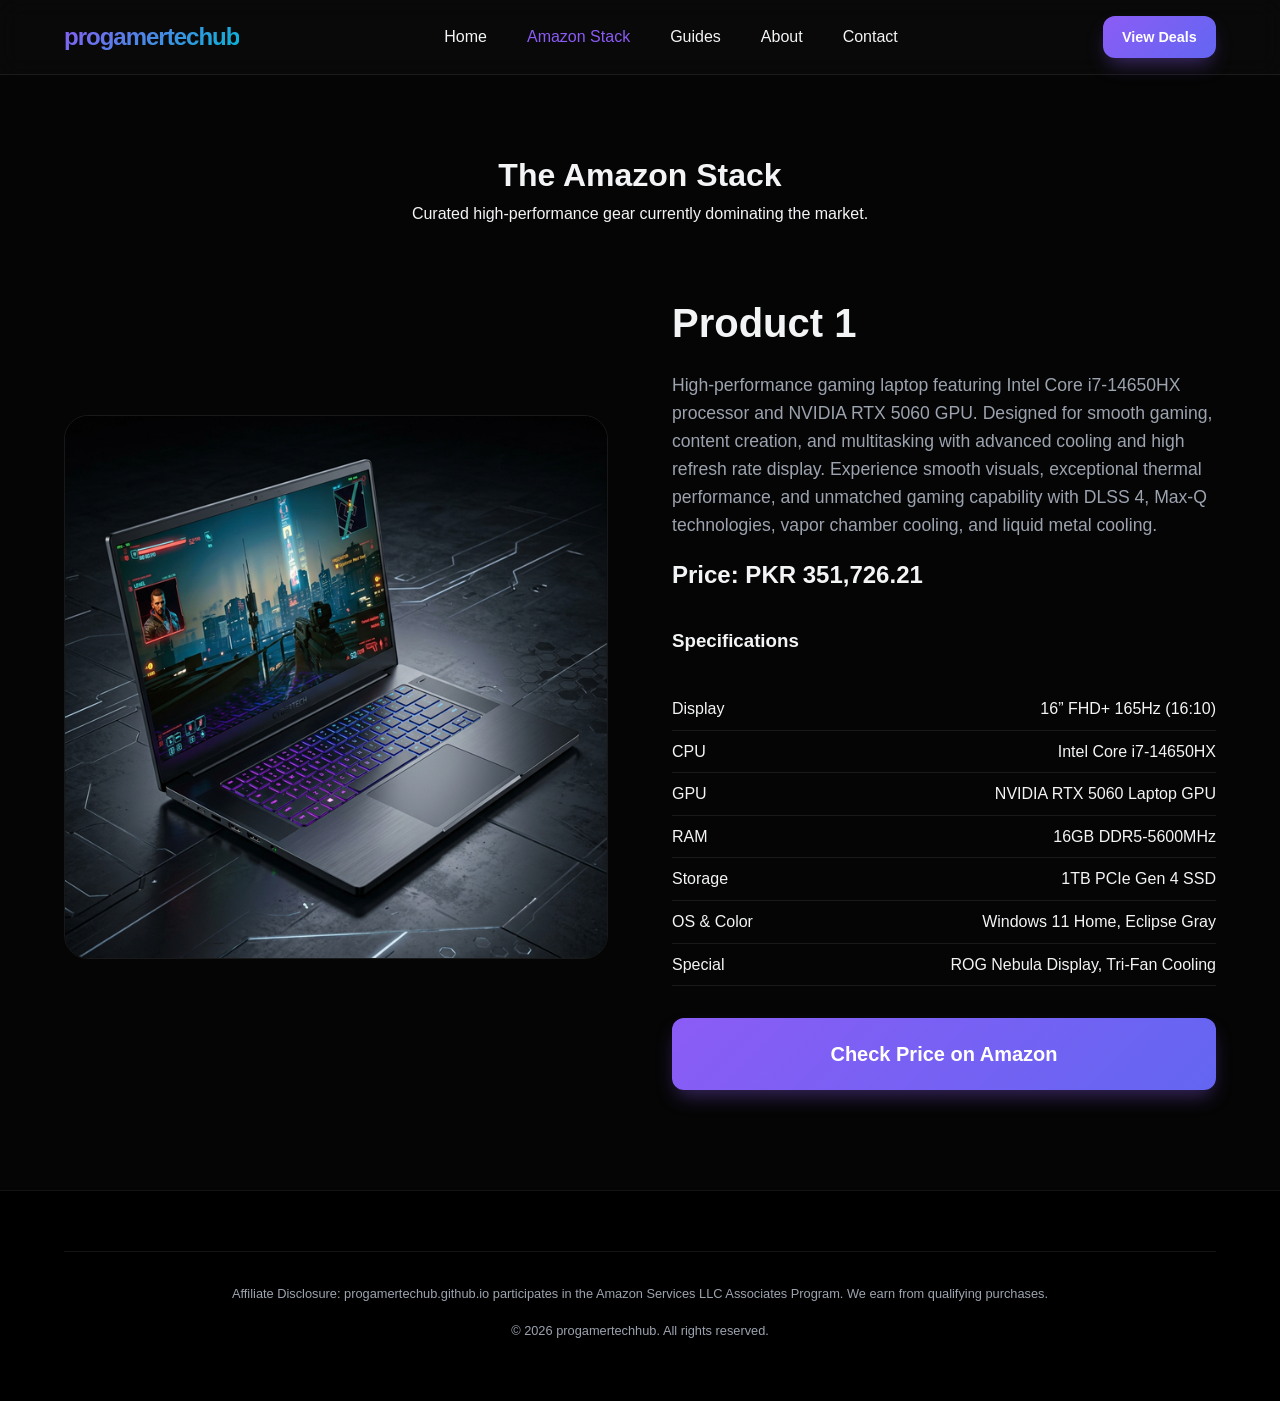
==== commit 62720c1a: "Update amazon-stack.html" ====
--- a/amazon-stack.html
+++ b/amazon-stack.html
@@ -4,7 +4,7 @@
     <meta charset="UTF-8">
     <meta name="viewport" content="width=device-width, initial-scale=1.0">
     <title>Amazon Stack | Recommended Gaming Gear - progamertechub</title>
-    <link rel="stylesheet" href="css/style.css">
+    <link rel="stylesheet" href="style.css">
 </head>
 <body>
 
--- a/style.css
+++ b/style.css
@@ -0,0 +1,413 @@
+:root {
+    --bg: #050505;
+    --bg-card: #111111;
+    --bg-nav: rgba(10, 10, 10, 0.8);
+    --primary: #8b5cf6;
+    --primary-glow: rgba(139, 92, 246, 0.3);
+    --secondary: #06b6d4;
+    --secondary-glow: rgba(6, 182, 212, 0.3);
+    --text: #f3f4f6;
+    --text-muted: #9ca3af;
+    --accent: #f472b6;
+    --glass: rgba(255, 255, 255, 0.03);
+    --border: rgba(255, 255, 255, 0.08);
+    --transition: all 0.3s cubic-bezier(0.4, 0, 0.2, 1);
+}
+
+@import url('https://fonts.googleapis.com/css2?family=Inter:wght@300;400;600;700;800&family=Outfit:wght@400;600;800&display=swap');
+
+* {
+    margin: 0;
+    padding: 0;
+    box-sizing: border-box;
+    scroll-behavior: smooth;
+}
+
+body {
+    background-color: var(--bg);
+    color: var(--text);
+    font-family: 'Inter', sans-serif;
+    line-height: 1.6;
+    overflow-x: hidden;
+}
+
+h1, h2, h3, .logo {
+    font-family: 'Outfit', sans-serif;
+    font-weight: 800;
+}
+
+a {
+    text-decoration: none;
+    color: inherit;
+    transition: var(--transition);
+}
+
+button, .cta-button {
+    cursor: pointer;
+    border: none;
+    outline: none;
+    font-family: 'Inter', sans-serif;
+    font-weight: 600;
+    transition: var(--transition);
+}
+
+/* Layout */
+.container {
+    max-width: 1200px;
+    margin: 0 auto;
+    padding: 0 1.5rem;
+}
+
+section {
+    padding: 100px 0;
+}
+
+/* Navbar */
+nav {
+    position: fixed;
+    top: 0;
+    width: 100%;
+    z-index: 1000;
+    background: var(--bg-nav);
+    backdrop-filter: blur(12px);
+    border-bottom: 1px solid var(--border);
+    padding: 1rem 0;
+}
+
+.nav-content {
+    display: flex;
+    justify-content: space-between;
+    align-items: center;
+}
+
+.logo {
+    font-size: 1.5rem;
+    background: linear-gradient(135deg, var(--primary), var(--secondary));
+    -webkit-background-clip: text;
+    -webkit-text-fill-color: transparent;
+    letter-spacing: -1px;
+}
+
+.nav-links {
+    display: flex;
+    gap: 2.5rem;
+}
+
+.nav-links a:hover {
+    color: var(--secondary);
+}
+
+.nav-links a.active {
+    color: var(--primary);
+}
+
+/* Hero Section */
+.hero {
+    min-height: 100vh;
+    display: flex;
+    align-items: center;
+    position: relative;
+    padding-top: 120px;
+    background: radial-gradient(circle at 80% 20%, var(--primary-glow) 0%, transparent 40%),
+                radial-gradient(circle at 20% 80%, var(--secondary-glow) 0%, transparent 40%);
+}
+
+.hero-grid {
+    display: grid;
+    grid-template-columns: 1.2fr 1fr;
+    gap: 4rem;
+    align-items: center;
+}
+
+.hero-title {
+    font-size: 4rem;
+    line-height: 1.1;
+    margin-bottom: 1.5rem;
+}
+
+.hero-title span {
+    display: block;
+    background: linear-gradient(90deg, var(--primary), var(--secondary));
+    -webkit-background-clip: text;
+    -webkit-text-fill-color: transparent;
+}
+
+.hero-desc {
+    font-size: 1.25rem;
+    color: var(--text-muted);
+    margin-bottom: 2.5rem;
+    max-width: 500px;
+}
+
+.hero-image {
+    position: relative;
+    border-radius: 24px;
+    overflow: hidden;
+    box-shadow: 0 0 50px rgba(139, 92, 246, 0.2);
+    border: 1px solid var(--border);
+}
+
+.hero-image img {
+    width: 100%;
+    display: block;
+    transform: scale(1.05);
+    transition: transform 0.5s ease;
+}
+
+.hero-image:hover img {
+    transform: scale(1);
+}
+
+/* UI Elements */
+.cta-button {
+    display: inline-flex;
+    align-items: center;
+    gap: 0.5rem;
+    padding: 1rem 2rem;
+    border-radius: 12px;
+    background: linear-gradient(135deg, var(--primary), #6366f1);
+    color: white;
+    font-size: 1.1rem;
+    box-shadow: 0 10px 20px -5px rgba(139, 92, 246, 0.4);
+}
+
+.cta-button:hover {
+    transform: translateY(-3px);
+    box-shadow: 0 15px 30px -5px rgba(139, 92, 246, 0.6);
+}
+
+.cta-button.secondary {
+    background: var(--glass);
+    border: 1px solid var(--border);
+    box-shadow: none;
+}
+
+.cta-button.secondary:hover {
+    background: var(--border);
+}
+
+/* Feature Cards */
+.section-title {
+    text-align: center;
+    margin-bottom: 4rem;
+}
+
+.section-title h2 {
+    font-size: 2.5rem;
+    margin-bottom: 1rem;
+}
+
+.grid-3 {
+    display: grid;
+    grid-template-columns: repeat(auto-fit, minmax(300px, 1fr));
+    gap: 2rem;
+}
+
+.product-card {
+    background: var(--bg-card);
+    border: 1px solid var(--border);
+    border-radius: 20px;
+    padding: 1.5rem;
+    transition: var(--transition);
+    position: relative;
+    overflow: hidden;
+}
+
+.product-card:hover {
+    border-color: var(--primary);
+    transform: translateY(-10px);
+}
+
+.product-img {
+    width: 100%;
+    height: 200px;
+    border-radius: 12px;
+    object-fit: cover;
+    margin-bottom: 1.5rem;
+}
+
+.product-tag {
+    position: absolute;
+    top: 1.5rem;
+    right: 1.5rem;
+    padding: 0.25rem 0.75rem;
+    background: var(--primary);
+    border-radius: 99px;
+    font-size: 0.75rem;
+    font-weight: 600;
+}
+
+.product-info h3 {
+    margin-bottom: 0.5rem;
+}
+
+.product-info p {
+    color: var(--text-muted);
+    font-size: 0.9rem;
+    margin-bottom: 1.5rem;
+}
+
+/* Amazon Stack Page */
+.amazon-stack {
+    padding-top: 150px;
+}
+
+.product-full {
+    display: grid;
+    grid-template-columns: 1fr 1fr;
+    gap: 4rem;
+    margin-bottom: 6rem;
+    align-items: center;
+}
+
+.product-specs {
+    margin: 2rem 0;
+    list-style: none;
+}
+
+.product-specs li {
+    padding: 0.5rem 0;
+    border-bottom: 1px solid var(--border);
+    display: flex;
+    justify-content: space-between;
+}
+
+.pros-cons {
+    display: grid;
+    grid-template-columns: 1fr 1fr;
+    gap: 2rem;
+    margin-bottom: 2.5rem;
+}
+
+.pros h4 { color: #10b981; margin-bottom: 1rem; }
+.cons h4 { color: #f43f5e; margin-bottom: 1rem; }
+
+.pros ul, .cons ul {
+    list-style: none;
+    font-size: 0.9rem;
+}
+
+.pros li::before { content: "✓ "; color: #10b981; }
+.cons li::before { content: "✕ "; color: #f43f5e; }
+
+/* Contact Form */
+.contact-container {
+    max-width: 800px;
+    margin: 0 auto;
+    background: var(--bg-card);
+    border: 1px solid var(--border);
+    padding: 3rem;
+    border-radius: 24px;
+}
+
+.form-group {
+    margin-bottom: 1.5rem;
+}
+
+.form-group label {
+    display: block;
+    margin-bottom: 0.5rem;
+    color: var(--text-muted);
+}
+
+input, textarea {
+    width: 100%;
+    padding: 1rem;
+    background: var(--glass);
+    border: 1px solid var(--border);
+    border-radius: 12px;
+    color: white;
+    font-family: inherit;
+    transition: var(--transition);
+}
+
+input:focus, textarea:focus {
+    border-color: var(--primary);
+    background: rgba(255, 255, 255, 0.05);
+}
+
+/* Footer */
+footer {
+    background: #000;
+    padding: 60px 0;
+    border-top: 1px solid var(--border);
+    margin-top: 100px;
+}
+
+.footer-grid {
+    display: grid;
+    grid-template-columns: 2fr 1fr 1fr 1fr;
+    gap: 4rem;
+    margin-bottom: 4rem;
+}
+
+.footer-logo {
+    font-size: 2rem;
+    margin-bottom: 1rem;
+}
+
+.footer-links h4 {
+    margin-bottom: 1.5rem;
+    color: var(--text);
+}
+
+.footer-links ul {
+    list-style: none;
+}
+
+.footer-links li {
+    margin-bottom: 0.75rem;
+}
+
+.footer-links a {
+    color: var(--text-muted);
+}
+
+.footer-links a:hover {
+    color: var(--primary);
+}
+
+.newsletter-form {
+    display: flex;
+    gap: 1rem;
+    margin-top: 1.5rem;
+}
+
+.newsletter-form input {
+    flex: 1;
+}
+
+.affiliate-disclosure {
+    font-size: 0.8rem;
+    color: var(--text-muted);
+    text-align: center;
+    border-top: 1px solid var(--border);
+    padding-top: 2rem;
+}
+
+/* Responsive */
+@media (max-width: 968px) {
+    .hero-grid, .hero-title {
+        grid-template-columns: 1fr;
+        text-align: center;
+        font-size: 3rem;
+    }
+    .hero-desc {
+        margin: 0 auto 2.5rem;
+    }
+    .product-full {
+        grid-template-columns: 1fr;
+    }
+    .footer-grid {
+        grid-template-columns: 1fr 1fr;
+    }
+}
+
+@media (max-width: 640px) {
+    .nav-links {
+        display: none;
+    }
+    .footer-grid {
+        grid-template-columns: 1fr;
+    }
+}
